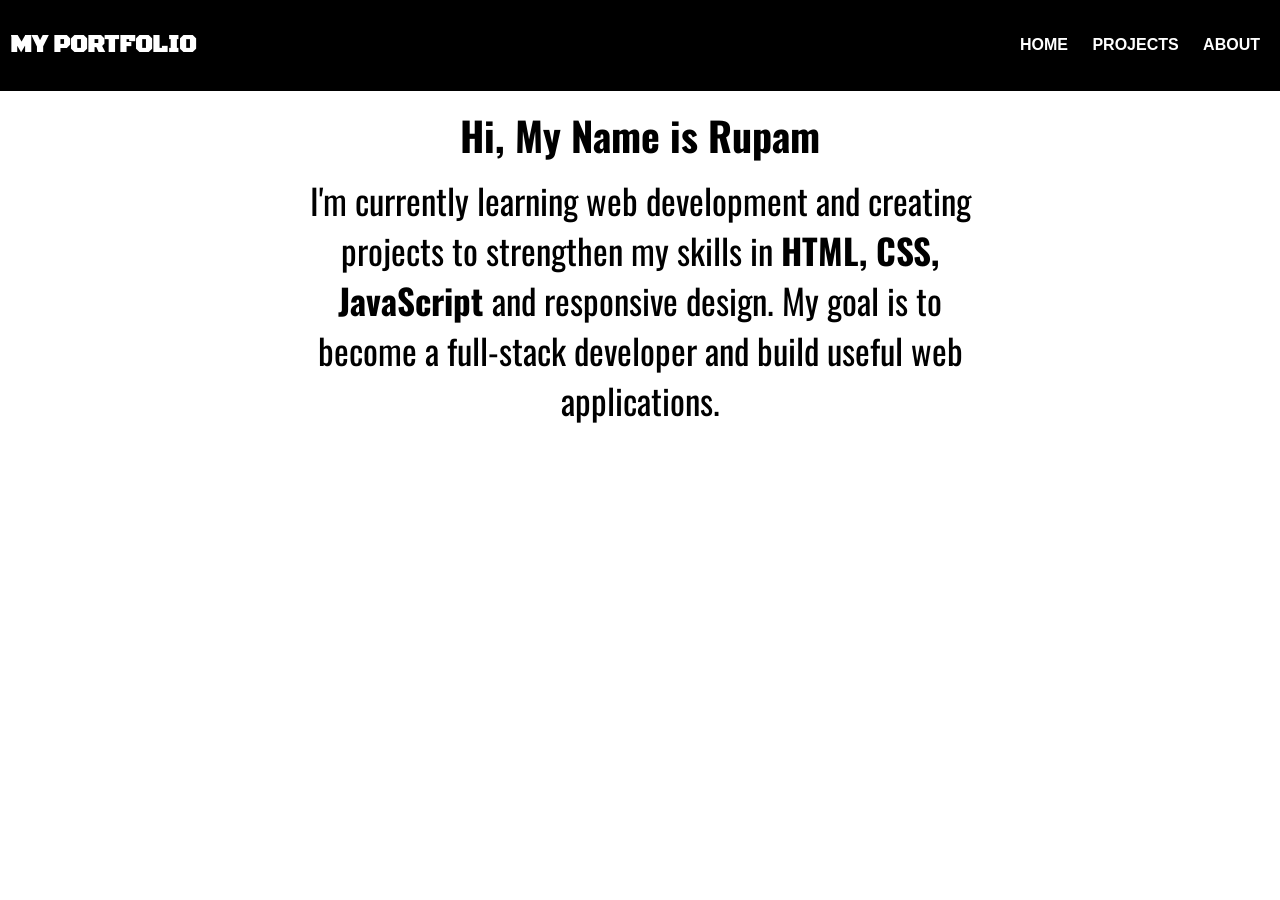
==== index.html @ 54c01280 "Update index.html" ====
<!DOCTYPE html>
<html lang="en">
<head>
  <meta charset="UTF-8">
  <meta name="viewport" content="width=device-width, initial-scale=1.0">
  <title>My Portfolio Website</title>

  <link rel="preconnect" href="https://fonts.googleapis.com">
  <link rel="preconnect" href="https://fonts.gstatic.com" crossorigin>
  <link href="https://fonts.googleapis.com/css2?family=Black+Ops+One&display=swap" rel="stylesheet">

  <link rel="preconnect" href="https://fonts.googleapis.com">
  <link rel="preconnect" href="https://fonts.gstatic.com" crossorigin>
  <link href="https://fonts.googleapis.com/css2?family=Oswald:wght@200..700&display=swap" rel="stylesheet">

  <link rel="stylesheet" href="FOLDER_CSS/general.css">
  <link rel="stylesheet" href="FOLDER_CSS/header.css">
  <link rel="stylesheet" href="FOLDER_CSS/navbar.css">
  <link rel="stylesheet" href="FOLDER_CSS/content.css">
</head>
<body>
  <nav class="site-nav">
    <div class="header-container">
      <h1> MY PORTFOLIO </h1> 
    </div>

    <div class="empty-container"></div>

    <div class="nav-container">
      <a href="index.html"> HOME </a>
      <a href="project.html"> PROJECTS </a>
      <a href="about.html"> ABOUT </a>
     </div>
  </nav>

  <main class="main-container">
    <div class="content-container">
      <h2> Hi, My Name is Rupam </h2>

      <p> I'm currently learning web development and creating projects
        to strengthen my skills in <b> HTML, CSS, JavaScript </b> and responsive design.
        My goal is to become a full-stack developer and build useful web applications.
      </p>
    </div>
  </main>
</body>
</html>
---- FOLDER_CSS/general.css ----
*{
  margin: 0px 0px;
}

body{
  padding-top: 100px;
}
---- FOLDER_CSS/header.css ----
.header-container h1{
  font-family: "Black Ops One";
  color: white;
}

@media(max-width: 240px)
{
  .header-container h1{
    font-size: 25px;
  }
}
---- FOLDER_CSS/navbar.css ----
.site-nav{
  background-color: rgb(0, 0, 0);


  height: 70px;
  padding: 10px 10px;
  display: flex;
  flex-direction: row;
  justify-content: space-between;
  align-items: center;
  border-bottom-width: 1px;
  border-bottom-style: solid;

  position: fixed;
  left: 0;
  top: 0;
  right: 0;
}


.empty-container{
  flex: 100px;
}

.nav-container a{
  color: rgb(255, 255, 255);
  font-family: Arial;
  font-weight: bold;
  padding: 10px 10px;
  border-radius: 2px;
  text-decoration: none;
  cursor: pointer;
}

.nav-container a:hover{
  text-decoration: underline;
}

@media(max-width: 240px)
{
  .nav-container a{
    font-size: 12px;
  }
}

@media(min-width: 240px) and (max-width: 768px)
{
  .site-nav{
    flex-direction: column;
    row-gap: 8px;
    align-items: center;
  }
}
---- FOLDER_CSS/content.css ----
.main-container{
  display: flex;
  flex-direction: row;
  justify-content: center;
  align-items: center;
  padding: 5px 5px;
}

.content-container{
  width: 700px;
  text-align: center;
}

h2{
  font-size: 40px;
  margin-bottom: 10px;
  font-family: Oswald, Arial;
}

p{
  font-family: Oswald, Arial;
  line-height: 50px;
  font-size: 35px;
}
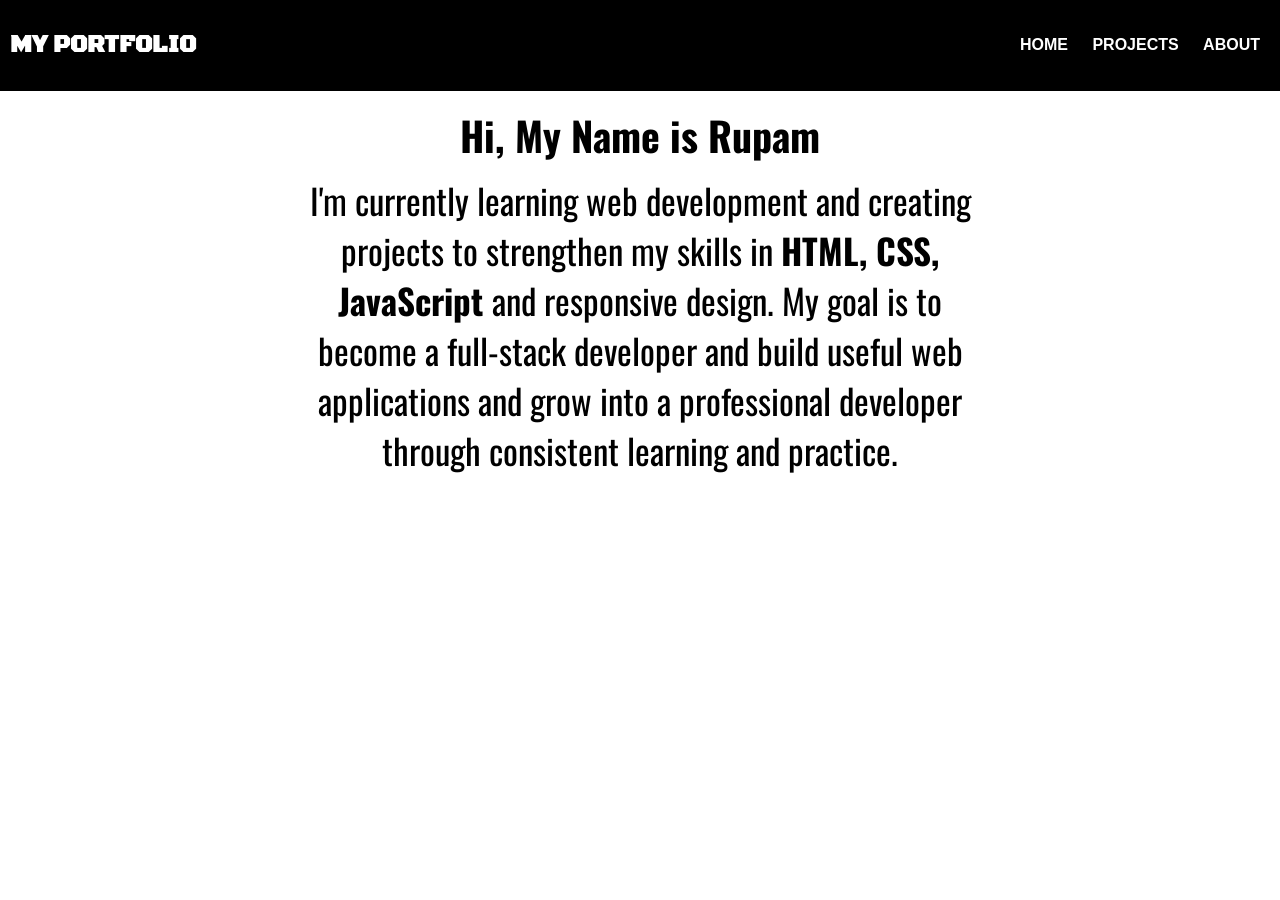
==== commit b19a696e: "Update index.html" ====
--- a/index.html
+++ b/index.html
@@ -39,7 +39,9 @@
 
       <p> I'm currently learning web development and creating projects
         to strengthen my skills in <b> HTML, CSS, JavaScript </b> and responsive design.
-        My goal is to become a full-stack developer and build useful web applications.
+
+        My goal is to become a full-stack developer and build useful web applications
+        and grow into a professional developer through consistent learning and practice.
       </p>
     </div>
   </main>
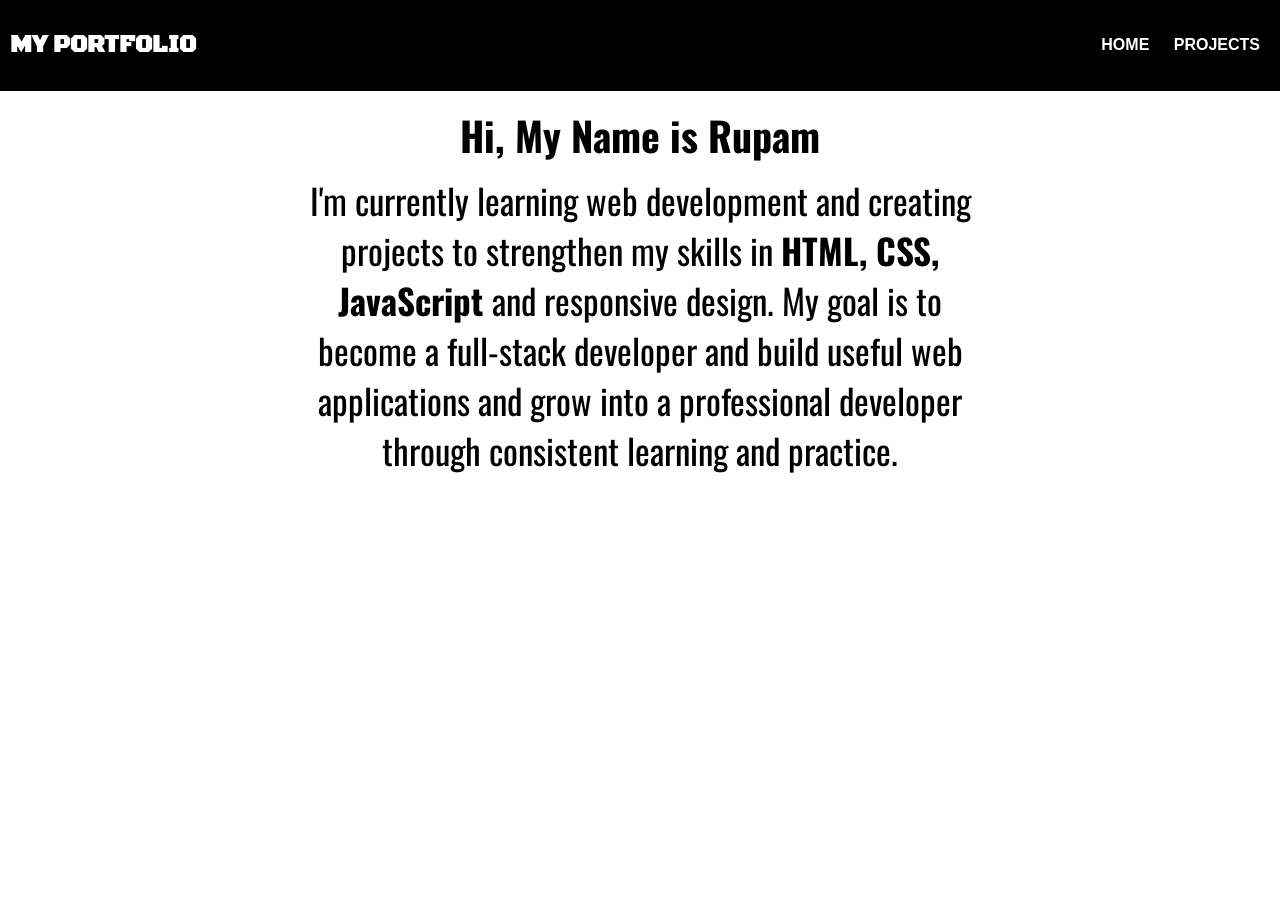
==== commit 0c2a66d6: "Update index.html" ====
--- a/index.html
+++ b/index.html
@@ -29,7 +29,6 @@
     <div class="nav-container">
       <a href="index.html"> HOME </a>
       <a href="project.html"> PROJECTS </a>
-      <a href="about.html"> ABOUT </a>
      </div>
   </nav>
 
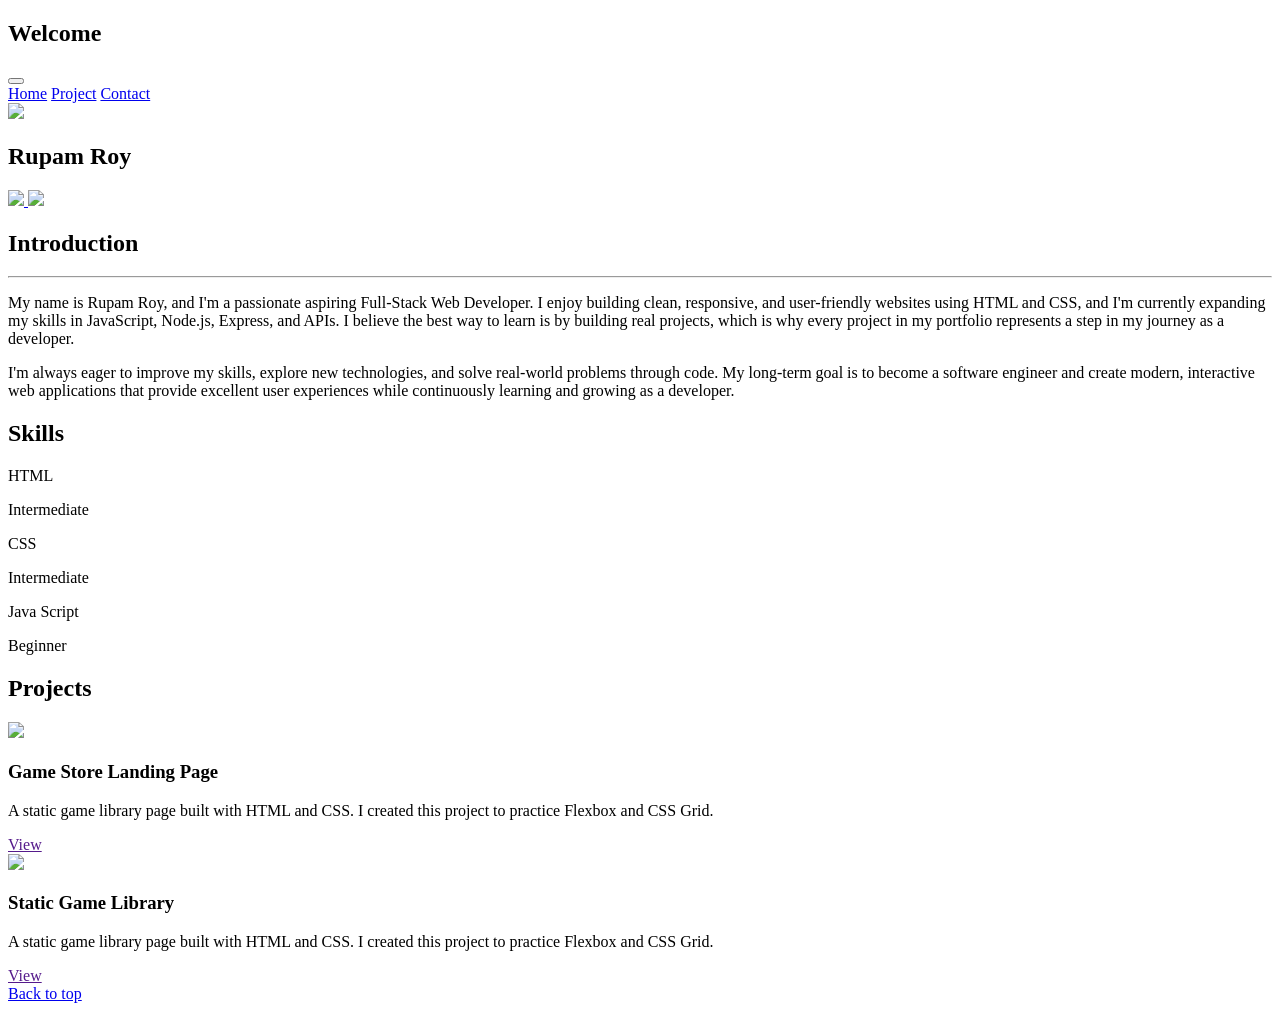
==== commit 47b277be: "Update index.html" ====
--- a/index.html
+++ b/index.html
@@ -3,46 +3,133 @@
 <head>
   <meta charset="UTF-8">
   <meta name="viewport" content="width=device-width, initial-scale=1.0">
-  <title>My Portfolio Website</title>
+  <title>My Portfolio</title>
 
   <link rel="preconnect" href="https://fonts.googleapis.com">
   <link rel="preconnect" href="https://fonts.gstatic.com" crossorigin>
-  <link href="https://fonts.googleapis.com/css2?family=Black+Ops+One&display=swap" rel="stylesheet">
+  <link href="https://fonts.googleapis.com/css2?family=Cinzel:wght@400..900&display=swap" rel="stylesheet">
 
   <link rel="preconnect" href="https://fonts.googleapis.com">
   <link rel="preconnect" href="https://fonts.gstatic.com" crossorigin>
-  <link href="https://fonts.googleapis.com/css2?family=Oswald:wght@200..700&display=swap" rel="stylesheet">
+  <link href="https://fonts.googleapis.com/css2?family=Italianno&display=swap" rel="stylesheet">
 
-  <link rel="stylesheet" href="FOLDER_CSS/general.css">
-  <link rel="stylesheet" href="FOLDER_CSS/header.css">
-  <link rel="stylesheet" href="FOLDER_CSS/navbar.css">
-  <link rel="stylesheet" href="FOLDER_CSS/content.css">
+  <link rel="stylesheet" href="./myWeb-style.css">
 </head>
 <body>
-  <nav class="site-nav">
-    <div class="header-container">
-      <h1> MY PORTFOLIO </h1> 
-    </div>
+  <header>
+    <nav class="site-nav">
+      <h1>Welcome</h1>
+      <button class="hamburger">
+        <span class="bar"></span>
+        <span class="bar"></span>
+        <span class="bar"></span>
+      </button>
+      <div class="nav-links">
+        <a href="#home">Home</a>
+        <a href="#project">Project</a>
+        <a href="#contact">Contact</a>
+      </div>
+    </nav>
+  </header>
+  <main>
+    <section id="home" class="hero-section">
+      <div class="profile-info">
+        <img class="profile-img" 
+        src="./Images/My Profile Pic (1).jpeg">
+        <h2>Rupam Roy</h2>
 
-    <div class="empty-container"></div>
+        <div class="social-class">
+          <a href="https://instagram.com/_.rupam._6" target="_blank">
+            <img class="instagram" src="./Images/instagram.png">
+          </a>
 
-    <div class="nav-container">
-      <a href="index.html"> HOME </a>
-      <a href="project.html"> PROJECTS </a>
-     </div>
-  </nav>
+          <a href="https://www.linkedin.com/in/rupam-roy-38678b394" target="_blank">
+            <img class="linkedin" src="./Images/linkedin.png">
+          </a>
+        </div>
+      </div>
 
-  <main class="main-container">
-    <div class="content-container">
-      <h2> Hi, My Name is Rupam </h2>
+      <div class="intro-container">
+        <h2> Introduction </h2> <hr>
+        <p>
+          My name is Rupam Roy, and I'm a passionate aspiring Full-Stack Web Developer.
+          I enjoy building clean, responsive, and user-friendly websites using HTML and CSS,
+          and I'm currently expanding my skills in JavaScript, Node.js, Express, and APIs.
+          I believe the best way to learn is by building real projects, which is why every
+          project in my portfolio represents a step in my journey as a developer.
+      </p>
 
-      <p> I'm currently learning web development and creating projects
-        to strengthen my skills in <b> HTML, CSS, JavaScript </b> and responsive design.
+      <p>
+          I'm always eager to improve my skills, explore new technologies, and solve
+          real-world problems through code. My long-term goal is to become a software
+          engineer and create modern, interactive web applications that provide excellent
+          user experiences while continuously learning and growing as a developer.
+      </p>
+      </div>
+    </section>
 
-        My goal is to become a full-stack developer and build useful web applications
-        and grow into a professional developer through consistent learning and practice.
-      </p>
-    </div>
+    <section  id="skills-section">
+      <h2>Skills</h2>
+      <div class="skills-container-main">
+        <div class="skills-container">
+          <p class="skills-name">HTML</p>
+          <div class="border">
+            <div class="bar html"></div>
+          </div>
+          <p class="level">Intermediate</p>
+        </div>
+
+        <div class="skills-container">
+          <p class="skills-name">CSS</p>
+          <div class="border">
+            <div class="bar css"></div>
+          </div>
+          <p class="level">Intermediate</p>
+        </div>
+
+        <div class="skills-container">
+          <p class="skills-name">Java Script</p>
+          <div class="border">
+            <div class="bar javascript"></div>
+          </div>
+          <p class="level">Beginner</p>
+        </div>
+      </div>
+    </section>
+
+    <section id="project">
+      <h2>Projects</h2>
+      <div class="projects-container">   
+        <div class="projects-preview">
+          <img src="./Images/gamestore.webp">
+          <div class="projects-info">
+            <div class="projects-title">
+              <h3>Game Store Landing Page</h3>
+              <p>A static game library page built with HTML and CSS. I created this project to practice Flexbox and CSS Grid.
+</p>
+              <a href="">View</a>
+            </div>
+          </div>
+        </div>
+        <div class="projects-preview">
+          <img src="./Images/Game Library Practice.webp">
+          <div class="projects-info">
+            <div class="projects-title">
+              <h3>Static Game Library</h3>
+              <p>A static game library page built with HTML and CSS. I created this project to practice Flexbox and CSS Grid.
+</p>
+              <a href="">View</a>
+            </div>
+          </div>
+        </div>
+      </div>
+    </section>
+
+    <section class="back-to-top-section">
+      <a href="#">Back to top</a>
+    </section>
   </main>
+
+  <script src="./script.js"></script>
 </body>
 </html>
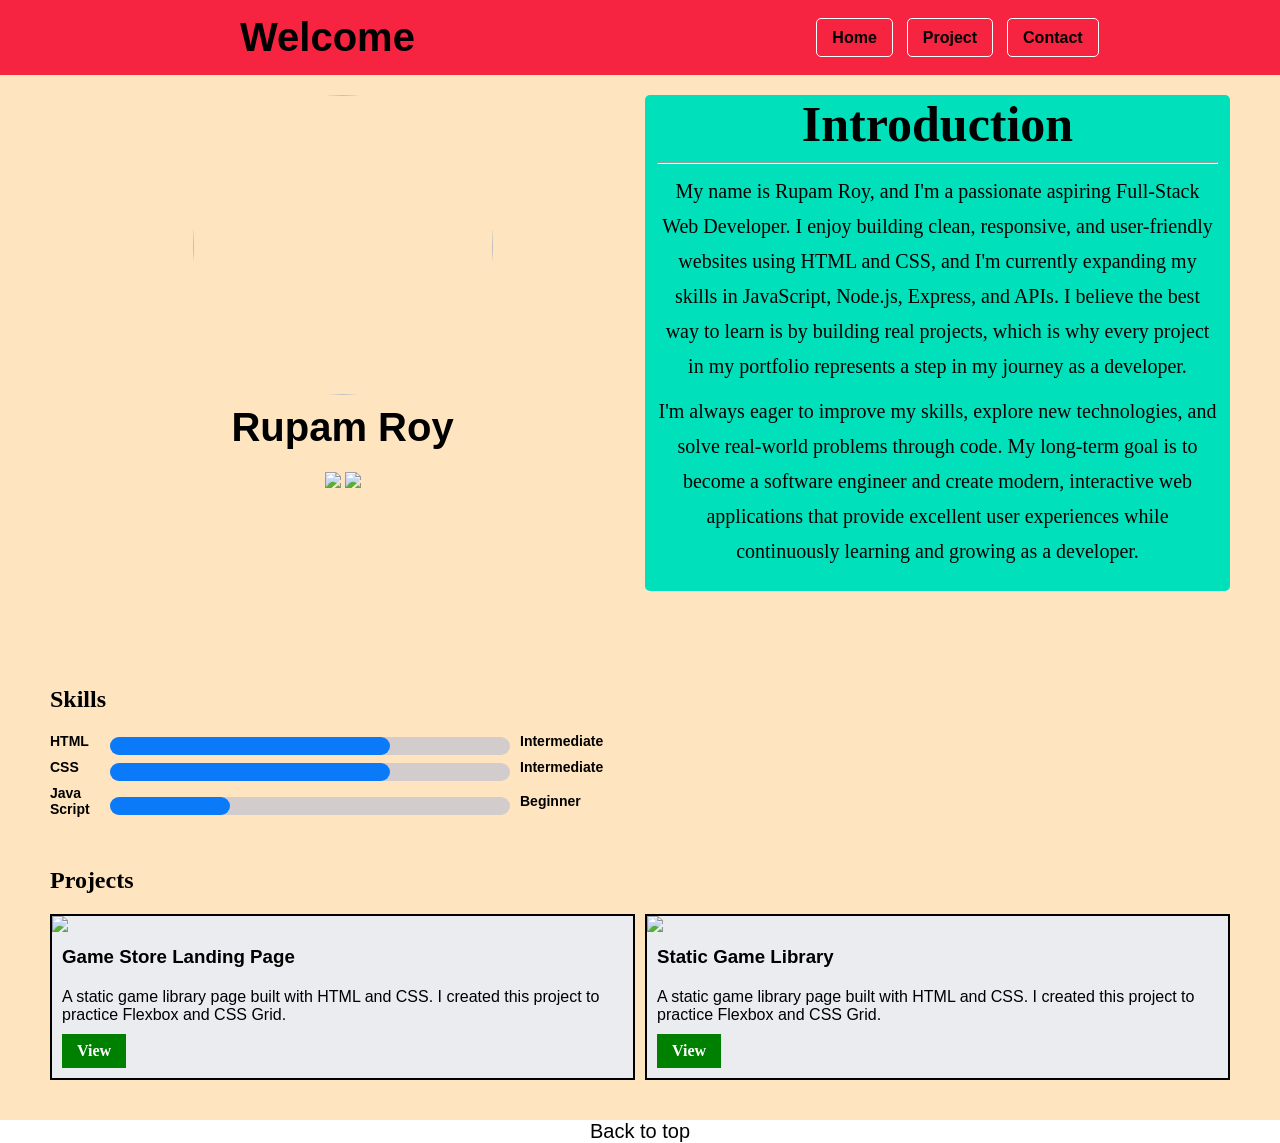
==== commit 597c165b: "Update index.html" ====
--- a/index.html
+++ b/index.html
@@ -13,7 +13,7 @@
   <link rel="preconnect" href="https://fonts.gstatic.com" crossorigin>
   <link href="https://fonts.googleapis.com/css2?family=Italianno&display=swap" rel="stylesheet">
 
-  <link rel="stylesheet" href="./myWeb-style.css">
+  <link rel="stylesheet" href="./style.css">
 </head>
 <body>
   <header>
--- a/style.css
+++ b/style.css
@@ -0,0 +1,286 @@
+*{
+  scroll-behavior: smooth;
+}
+header{
+  z-index: 1000;
+}
+
+body, p, h1, h2, h3{
+  margin: 0px;
+}
+
+body{
+  background-color: #FFE5BF;
+}
+
+p{
+  margin-bottom: 10px;
+}
+h3, p{
+  font-family: Arial, Helvetica, sans-serif;
+}
+
+h2, h3{
+  margin-bottom: 20px;
+}
+
+header{
+  background-color: #F62440;
+  padding: 15px;
+}
+
+.site-nav{
+  display: grid;
+  grid-template-columns: 1fr 1fr;
+  align-items: center;
+  justify-items: center;
+  position: relative;
+}
+
+.site-nav h1{
+  font-family: Cinzel, sans-serif;
+  font-size: 40px;
+}
+
+.hamburger{
+  display: none;
+  flex-direction: column;
+  justify-content: space-between;
+  width: 50px;
+  height: 40px;
+  background: transparent;
+  border: none;
+  padding: 8px;
+  font-size: 12px;
+  cursor: pointer;
+  position: relative;
+  transition: background-color 0.20s;
+}
+.hamburger:active{
+  background-color: rgb(253, 77, 77);
+}
+
+.hamburger .bar{
+  width: 100%;
+  height: 4px;
+  background-color: #333;
+  border-radius: 2px;
+  transition: all 0.3s ease-in-out;
+}
+
+.site-nav a{
+  color: black;
+  font-family:  Arial;
+  font-weight: bold;
+  text-decoration: none;
+  border: rgb(255, 255, 255) solid 1px;
+  border-radius: 5px;
+  padding: 10px 15px;
+  margin-left: 10px;
+  transition: background-color 0.20s;
+}
+a:hover{
+  background-color: white;
+}
+
+
+
+.hero-section{
+  display: grid;
+  grid-template-columns: repeat(auto-fit, minmax(240px, 1fr));
+  gap: 10px;
+  padding: 20px 50px;
+  margin-bottom: 55px;
+}
+
+.profile-info{
+  display: flex;
+  flex-direction: column;
+  align-items: center;
+}
+
+.profile-info h2{
+  font-family: Arial;
+  font-size: 40px;
+}
+
+.profile-img{
+  width: 300px;
+  height: 300px;
+  border-radius: 50%;
+  object-fit: cover;
+  object-position: 100%;
+  margin-bottom: 10px;
+}
+
+.social-class a{
+  background-color: transparent;
+  text-decoration: none;
+}
+
+.social-class .instagram{
+  height: 66px;
+  vertical-align: middle;
+}
+.social-class .linkedin{
+  height: 60px;
+  vertical-align: middle;
+}
+
+.intro-container{
+  background-color: #00E0BA;
+  text-align: center;
+  font-size: 20px;
+  line-height: 35px;
+  border-radius: 5px;
+  padding: 12px;
+}
+
+.intro-container > h2{
+  font-family: Italianno;
+  font-size: 50px;
+}
+
+.intro-container p{
+  font-family: 'Times New Roman';
+}
+
+
+
+#skills-section, #project{
+  padding: 20px 50px;
+}
+
+.skills-container-main{
+  display: grid;
+  grid-template-rows: 1fr;
+  justify-items: self-start;
+}
+.skills-container{
+  display: flex;
+  align-items: center;
+  gap: 10px;
+}
+.border{
+  display: flex;
+  background-color: rgb(211, 204, 204);
+  width: 400px;
+  height: 18px;
+  border-radius: 25px;
+}
+.bar{
+  background-color: rgb(11, 122, 248);
+  border-radius: 25px;
+}
+.skills-name{
+  width: 50px;
+}
+.skills-name, .level{
+  font-family: Arial, sans-serif;
+  font-weight: bold;
+  font-size: 14px;
+}
+
+.html{
+  width: 70%;
+}
+.css{
+  width: 70%;
+}
+.javascript{
+  width: 30%;
+}
+
+@media(min-width: 240px) and (max-width: 360px){
+  .border{
+    width: 150px;
+    height: 12px;
+  }
+}
+@media(min-width: 361px) and (max-width: 768px){
+  .border{
+    width: 200px;
+    height: 15px;
+  }
+}
+
+
+.projects-container{
+  display: grid;
+  grid-template-columns: repeat(auto-fit, minmax(240px, 1fr));
+  gap: 10px;
+}
+
+#skills-section h2, #project  h2{
+  font-family: Cinzel;
+}
+
+
+.projects-preview{
+  background-color: #EAECF0;
+  border: black solid 2px;
+}
+
+.projects-title{
+  display: flex;
+  flex-direction: column;
+  padding: 10px;
+}
+
+.projects-info a{
+  background-color: green;
+  color: white;
+  font-weight: bold;
+  text-decoration: none;
+  padding: 8px 15px;
+  margin: 0;
+  align-self: self-start;
+}
+
+.skills-preview > img, .projects-preview > img{
+  width: 100%;
+}
+
+.back-to-top-section{
+  background-color: white;
+  margin-top: 20px;
+  text-align: center;
+}
+.back-to-top-section a{
+  color: black;
+  text-decoration: none;
+  font-size: 20px;
+  font-family: Arial, sans-serif;
+}
+
+@media(max-width: 768px){
+  .site-nav{
+    justify-items: end;
+  }
+  .nav-links{
+    display: none;
+  }
+  .hamburger{
+    display: flex;
+  }
+  .active-hamburger{
+    background-color: white;
+    display: flex;
+    flex-direction: column;
+    align-items: center;
+    position: absolute;
+    top: 70px;
+    left: 0;
+    right: 0;
+    transform: translateY(0%);
+    transition: transform 0.4s,  ease-in-out;
+  }
+  .active-hamburger a{
+    transition: background-color 0.20s, color 0.20s;
+  }
+  .active-hamburger a:hover{
+    background-color: #333;
+    color: white;
+  }
+}
+
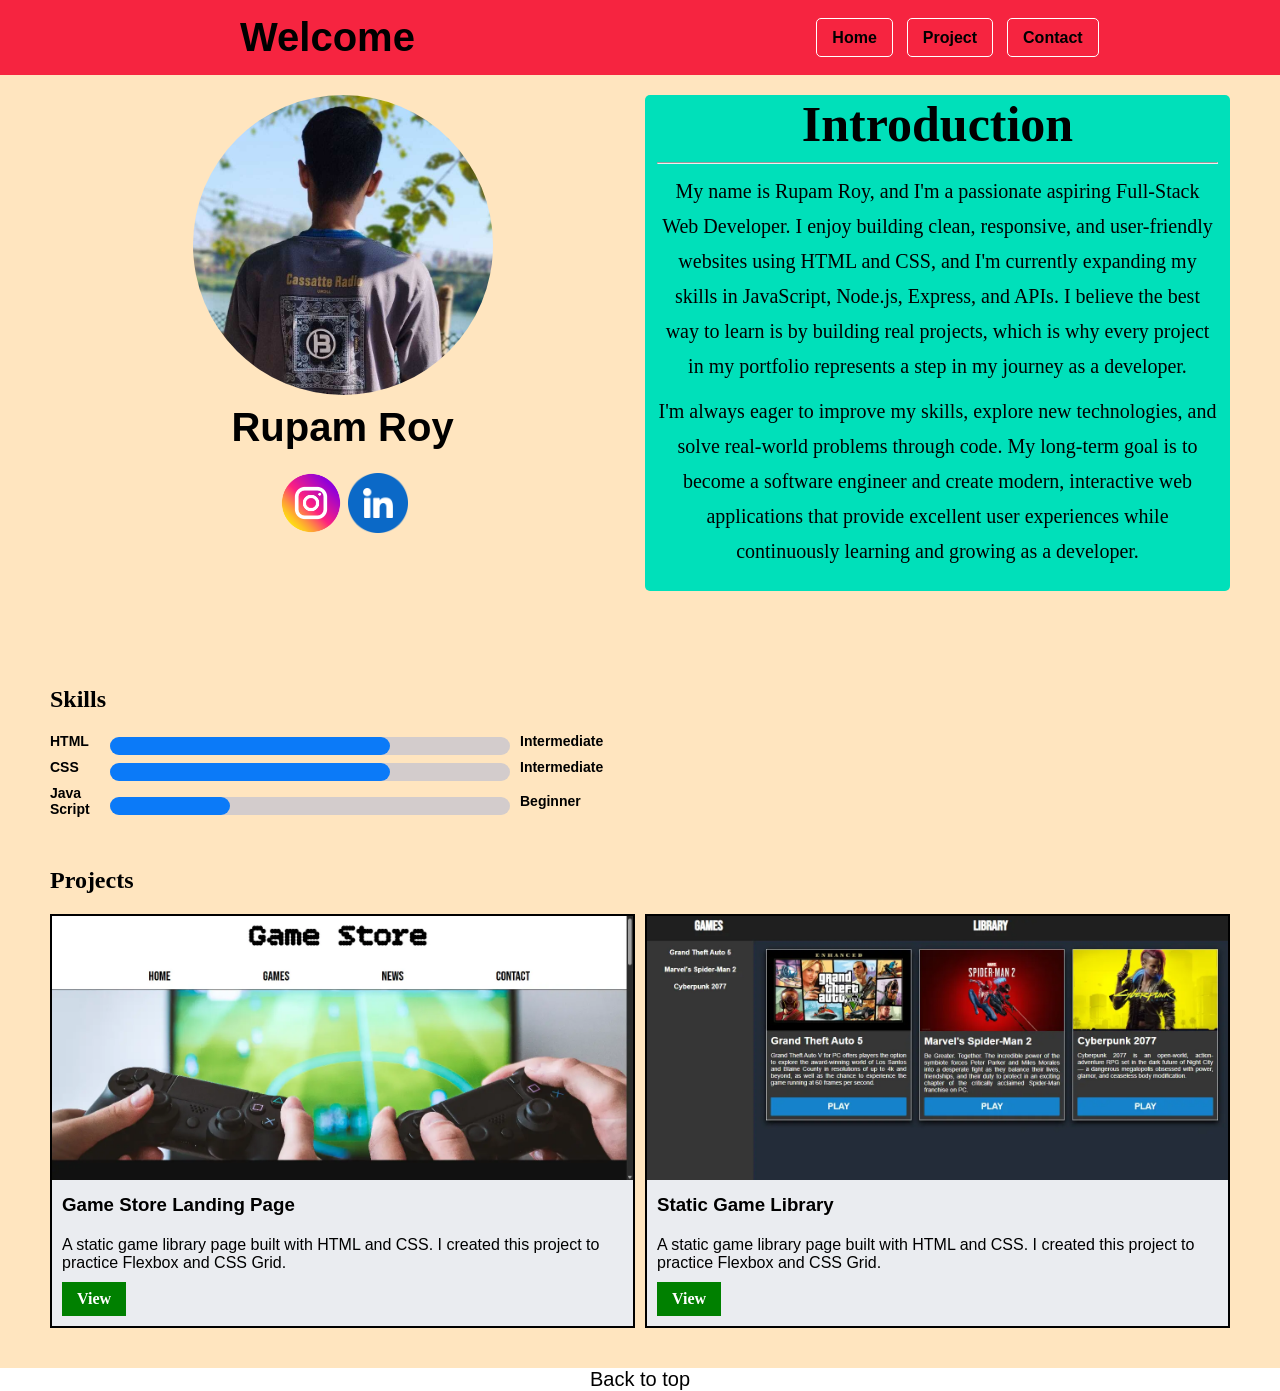
==== commit 0d86e763: "Update index.html" ====
--- a/index.html
+++ b/index.html
@@ -13,7 +13,7 @@
   <link rel="preconnect" href="https://fonts.gstatic.com" crossorigin>
   <link href="https://fonts.googleapis.com/css2?family=Italianno&display=swap" rel="stylesheet">
 
-  <link rel="stylesheet" href="./style.css">
+  <link rel="stylesheet" href="./CSS/style.css">
 </head>
 <body>
   <header>
@@ -35,16 +35,16 @@
     <section id="home" class="hero-section">
       <div class="profile-info">
         <img class="profile-img" 
-        src="./Images/My Profile Pic (1).jpeg">
+        src="./PROFILE-IMG//My Profile Pic (1).jpeg">
         <h2>Rupam Roy</h2>
 
         <div class="social-class">
           <a href="https://instagram.com/_.rupam._6" target="_blank">
-            <img class="instagram" src="./Images/instagram.png">
+            <img class="instagram" src="./SOCIAL-IMG/instagram.png">
           </a>
 
           <a href="https://www.linkedin.com/in/rupam-roy-38678b394" target="_blank">
-            <img class="linkedin" src="./Images/linkedin.png">
+            <img class="linkedin" src="./SOCIAL-IMG/linkedin.png">
           </a>
         </div>
       </div>
@@ -101,7 +101,7 @@
       <h2>Projects</h2>
       <div class="projects-container">   
         <div class="projects-preview">
-          <img src="./Images/gamestore.webp">
+          <img src="./projects_pictures/gamestore.webp">
           <div class="projects-info">
             <div class="projects-title">
               <h3>Game Store Landing Page</h3>
@@ -112,7 +112,7 @@
           </div>
         </div>
         <div class="projects-preview">
-          <img src="./Images/Game Library Practice.webp">
+          <img src="./projects_pictures/Game Library Practice.webp">
           <div class="projects-info">
             <div class="projects-title">
               <h3>Static Game Library</h3>
--- a/CSS/style.css
+++ b/CSS/style.css
@@ -0,0 +1,286 @@
+*{
+  scroll-behavior: smooth;
+}
+header{
+  z-index: 1000;
+}
+
+body, p, h1, h2, h3{
+  margin: 0px;
+}
+
+body{
+  background-color: #FFE5BF;
+}
+
+p{
+  margin-bottom: 10px;
+}
+h3, p{
+  font-family: Arial, Helvetica, sans-serif;
+}
+
+h2, h3{
+  margin-bottom: 20px;
+}
+
+header{
+  background-color: #F62440;
+  padding: 15px;
+}
+
+.site-nav{
+  display: grid;
+  grid-template-columns: 1fr 1fr;
+  align-items: center;
+  justify-items: center;
+  position: relative;
+}
+
+.site-nav h1{
+  font-family: Cinzel, sans-serif;
+  font-size: 40px;
+}
+
+.hamburger{
+  display: none;
+  flex-direction: column;
+  justify-content: space-between;
+  width: 50px;
+  height: 40px;
+  background: transparent;
+  border: none;
+  padding: 8px;
+  font-size: 12px;
+  cursor: pointer;
+  position: relative;
+  transition: background-color 0.20s;
+}
+.hamburger:active{
+  background-color: rgb(253, 77, 77);
+}
+
+.hamburger .bar{
+  width: 100%;
+  height: 4px;
+  background-color: #333;
+  border-radius: 2px;
+  transition: all 0.3s ease-in-out;
+}
+
+.site-nav a{
+  color: black;
+  font-family:  Arial;
+  font-weight: bold;
+  text-decoration: none;
+  border: rgb(255, 255, 255) solid 1px;
+  border-radius: 5px;
+  padding: 10px 15px;
+  margin-left: 10px;
+  transition: background-color 0.20s;
+}
+a:hover{
+  background-color: white;
+}
+
+
+
+.hero-section{
+  display: grid;
+  grid-template-columns: repeat(auto-fit, minmax(240px, 1fr));
+  gap: 10px;
+  padding: 20px 50px;
+  margin-bottom: 55px;
+}
+
+.profile-info{
+  display: flex;
+  flex-direction: column;
+  align-items: center;
+}
+
+.profile-info h2{
+  font-family: Arial;
+  font-size: 40px;
+}
+
+.profile-img{
+  width: 300px;
+  height: 300px;
+  border-radius: 50%;
+  object-fit: cover;
+  object-position: 100%;
+  margin-bottom: 10px;
+}
+
+.social-class a{
+  background-color: transparent;
+  text-decoration: none;
+}
+
+.social-class .instagram{
+  height: 66px;
+  vertical-align: middle;
+}
+.social-class .linkedin{
+  height: 60px;
+  vertical-align: middle;
+}
+
+.intro-container{
+  background-color: #00E0BA;
+  text-align: center;
+  font-size: 20px;
+  line-height: 35px;
+  border-radius: 5px;
+  padding: 12px;
+}
+
+.intro-container > h2{
+  font-family: Italianno;
+  font-size: 50px;
+}
+
+.intro-container p{
+  font-family: 'Times New Roman';
+}
+
+
+
+#skills-section, #project{
+  padding: 20px 50px;
+}
+
+.skills-container-main{
+  display: grid;
+  grid-template-rows: 1fr;
+  justify-items: self-start;
+}
+.skills-container{
+  display: flex;
+  align-items: center;
+  gap: 10px;
+}
+.border{
+  display: flex;
+  background-color: rgb(211, 204, 204);
+  width: 400px;
+  height: 18px;
+  border-radius: 25px;
+}
+.bar{
+  background-color: rgb(11, 122, 248);
+  border-radius: 25px;
+}
+.skills-name{
+  width: 50px;
+}
+.skills-name, .level{
+  font-family: Arial, sans-serif;
+  font-weight: bold;
+  font-size: 14px;
+}
+
+.html{
+  width: 70%;
+}
+.css{
+  width: 70%;
+}
+.javascript{
+  width: 30%;
+}
+
+@media(min-width: 240px) and (max-width: 360px){
+  .border{
+    width: 150px;
+    height: 12px;
+  }
+}
+@media(min-width: 361px) and (max-width: 768px){
+  .border{
+    width: 200px;
+    height: 15px;
+  }
+}
+
+
+.projects-container{
+  display: grid;
+  grid-template-columns: repeat(auto-fit, minmax(240px, 1fr));
+  gap: 10px;
+}
+
+#skills-section h2, #project  h2{
+  font-family: Cinzel;
+}
+
+
+.projects-preview{
+  background-color: #EAECF0;
+  border: black solid 2px;
+}
+
+.projects-title{
+  display: flex;
+  flex-direction: column;
+  padding: 10px;
+}
+
+.projects-info a{
+  background-color: green;
+  color: white;
+  font-weight: bold;
+  text-decoration: none;
+  padding: 8px 15px;
+  margin: 0;
+  align-self: self-start;
+}
+
+.skills-preview > img, .projects-preview > img{
+  width: 100%;
+}
+
+.back-to-top-section{
+  background-color: white;
+  margin-top: 20px;
+  text-align: center;
+}
+.back-to-top-section a{
+  color: black;
+  text-decoration: none;
+  font-size: 20px;
+  font-family: Arial, sans-serif;
+}
+
+@media(max-width: 768px){
+  .site-nav{
+    justify-items: end;
+  }
+  .nav-links{
+    display: none;
+  }
+  .hamburger{
+    display: flex;
+  }
+  .active-hamburger{
+    background-color: white;
+    display: flex;
+    flex-direction: column;
+    align-items: center;
+    position: absolute;
+    top: 70px;
+    left: 0;
+    right: 0;
+    transform: translateY(0%);
+    transition: transform 0.4s,  ease-in-out;
+  }
+  .active-hamburger a{
+    transition: background-color 0.20s, color 0.20s;
+  }
+  .active-hamburger a:hover{
+    background-color: #333;
+    color: white;
+  }
+}
+
